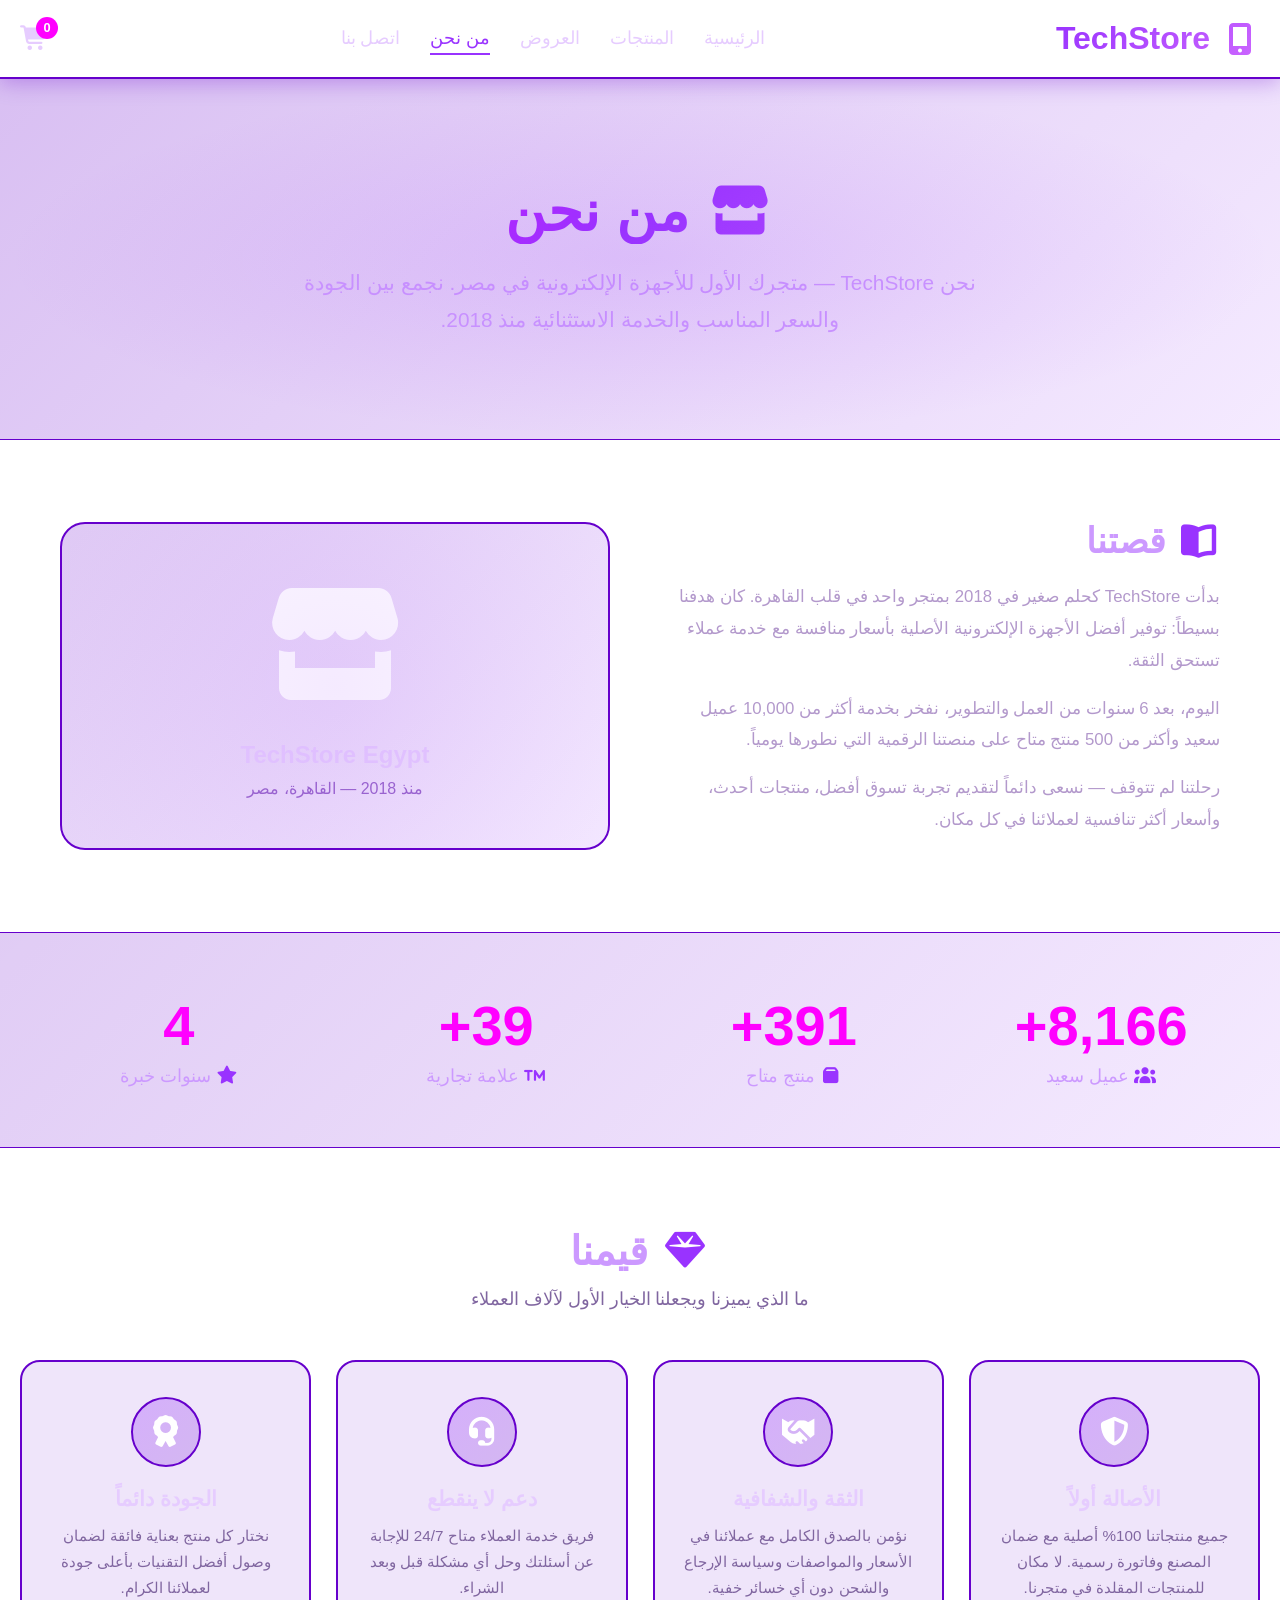
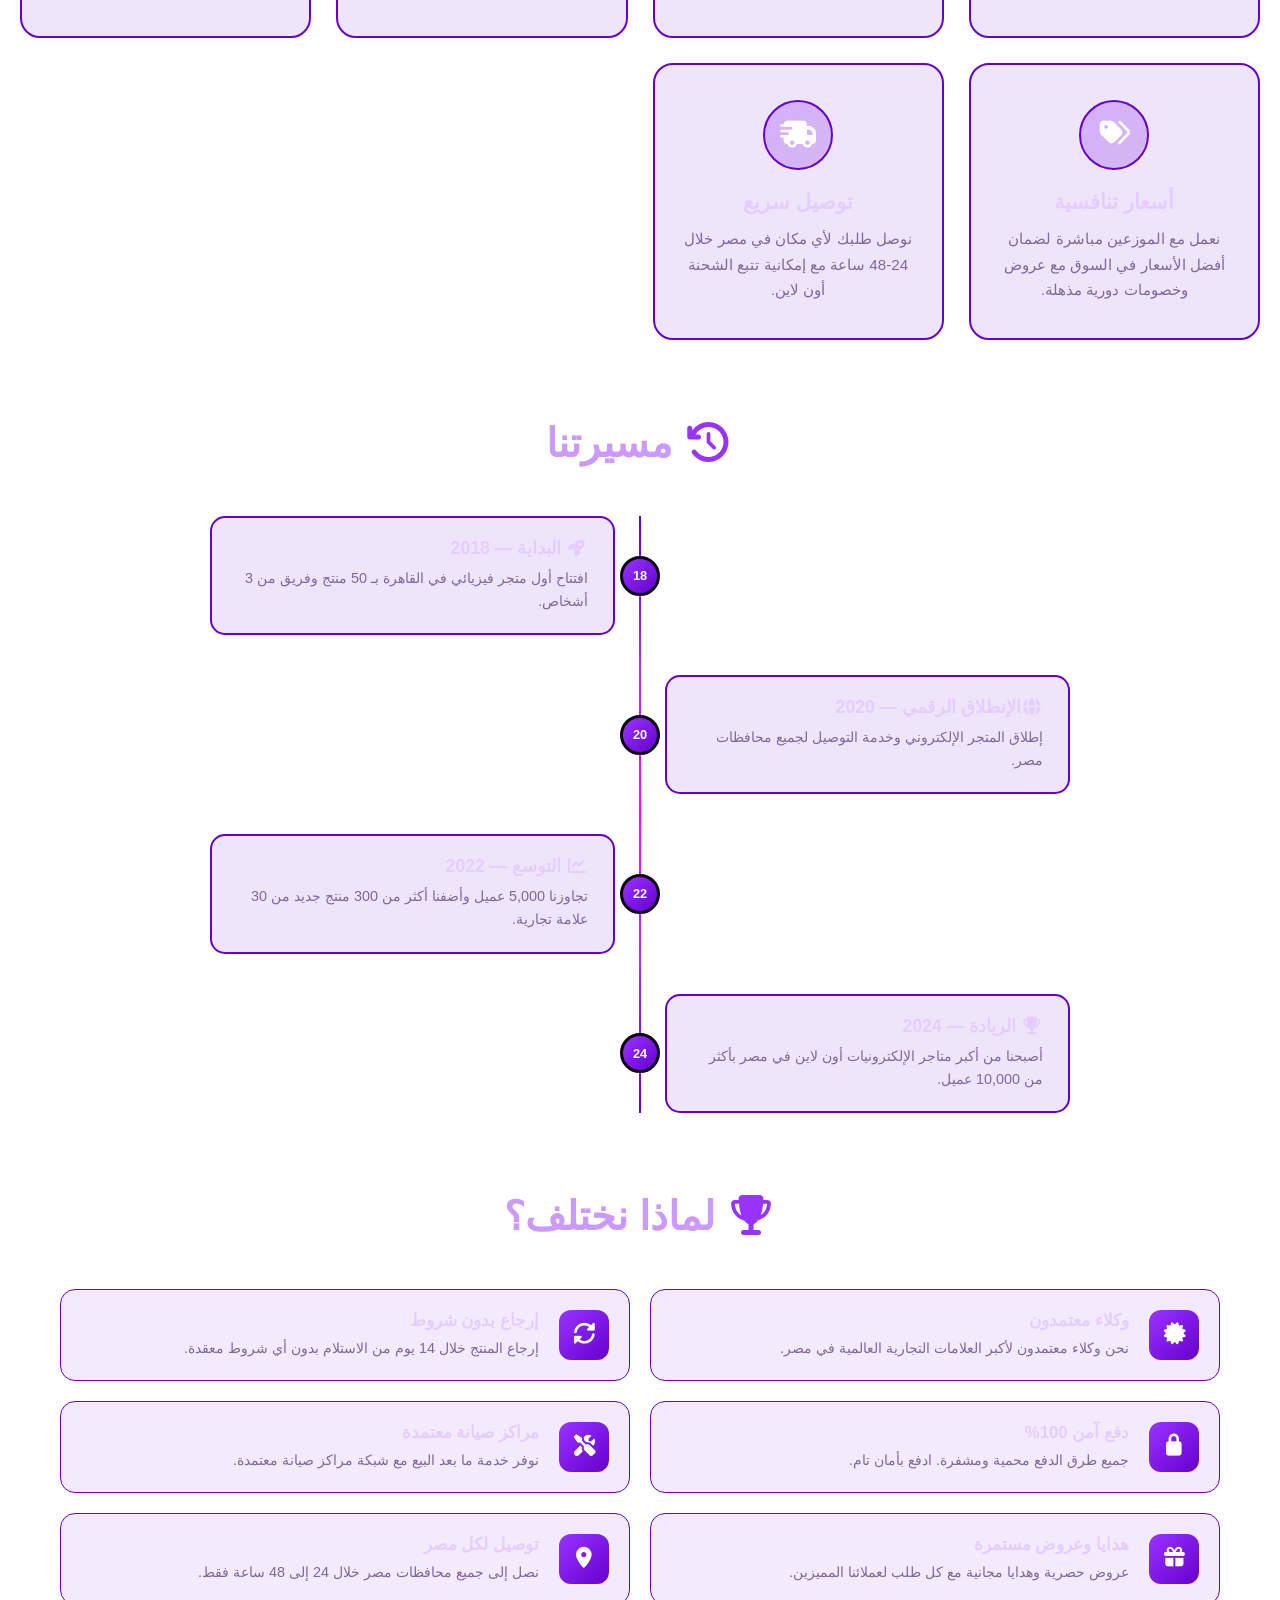
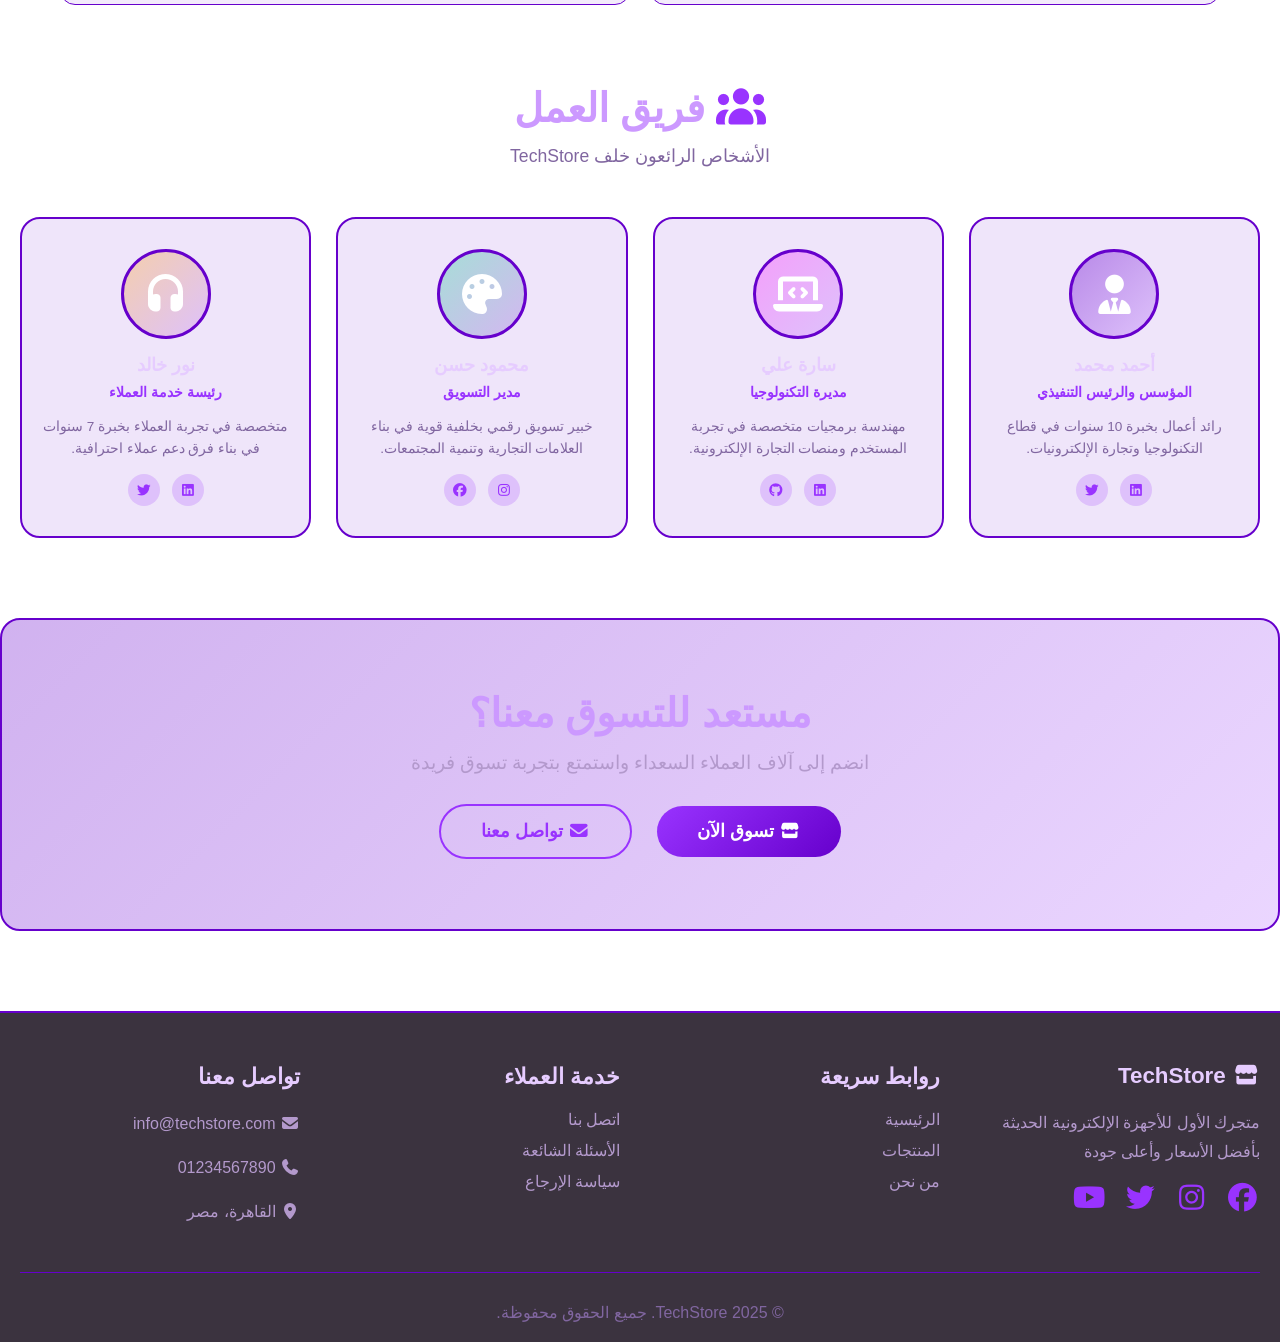
==== aboutUs.html @ 839dd661 "second" ====
<!DOCTYPE html>
<html lang="ar" dir="rtl">
<head>
    <meta charset="UTF-8">
    <meta name="viewport" content="width=device-width, initial-scale=1.0">
    <title>من نحن - TechStore</title>
  <link rel="stylesheet" href="./css/about-us.css">
  <link rel="stylesheet" href="./css/all.min.css">
</head>
<body>

<!-- Header -->
<header class="header">
    <div class="nav-container">
        <a href="homePage.html" class="logo"><i class="fas fa-mobile-alt"></i> TechStore</a>
        <ul class="nav-links">
            <li><a href="homePage.html">الرئيسية</a></li>
            <li><a href="products.html">المنتجات</a></li>
            <li><a href="products.html">العروض</a></li>
            <li><a href="about.html" class="active">من نحن</a></li>
            <li><a href="contactUs.html">اتصل بنا</a></li>
        </ul>
        <div class="nav-actions">
            <div class="cart-icon" onclick="window.location.href='cart.html'">
                <i class="fas fa-shopping-cart"></i>
                <span class="cart-count" id="cartCount">0</span>
            </div>
        </div>
    </div>
</header>

<!-- Hero -->
<section class="about-hero">
    <h1><i class="fas fa-store"></i> من نحن</h1>
    <p>نحن TechStore — متجرك الأول للأجهزة الإلكترونية في مصر. نجمع بين الجودة والسعر المناسب والخدمة الاستثنائية منذ 2018.</p>
</section>

<!-- Story -->
<section class="story">
    <div class="story-text">
        <h2><i class="fas fa-book-open" style="color:#9933ff"></i> قصتنا</h2>
        <p>بدأت TechStore كحلم صغير في 2018 بمتجر واحد في قلب القاهرة. كان هدفنا بسيطاً: توفير أفضل الأجهزة الإلكترونية الأصلية بأسعار منافسة مع خدمة عملاء تستحق الثقة.</p>
        <p>اليوم، بعد 6 سنوات من العمل والتطوير، نفخر بخدمة أكثر من 10,000 عميل سعيد وأكثر من 500 منتج متاح على منصتنا الرقمية التي نطورها يومياً.</p>
        <p>رحلتنا لم تتوقف — نسعى دائماً لتقديم تجربة تسوق أفضل، منتجات أحدث، وأسعار أكثر تنافسية لعملائنا في كل مكان.</p>
    </div>
    <div class="story-visual">
        <span class="story-icon"><i class="fa-solid fa-store"></i></span>
        <h3>TechStore Egypt</h3>
        <p>منذ 2018 — القاهرة، مصر</p>
    </div>
</section>

<!-- Stats -->
<section class="stats">
    <div class="stats-inner">
        <div class="stat-item">
            <h2 id="s1">0</h2>
            <p><i class="fas fa-users" style="color:#9933ff"></i> عميل سعيد</p>
        </div>
        <div class="stat-item">
            <h2 id="s2">0</h2>
            <p><i class="fas fa-box" style="color:#9933ff"></i> منتج متاح</p>
        </div>
        <div class="stat-item">
            <h2 id="s3">0</h2>
            <p><i class="fas fa-trademark" style="color:#9933ff"></i> علامة تجارية</p>
        </div>
        <div class="stat-item">
            <h2 id="s4">0</h2>
            <p><i class="fas fa-star" style="color:#9933ff"></i> سنوات خبرة</p>
        </div>
    </div>
</section>

<!-- Values -->
<section class="values">
    <h2><i class="fas fa-gem" style="color:#9933ff"></i> قيمنا</h2>
    <p class="subtitle">ما الذي يميزنا ويجعلنا الخيار الأول لآلاف العملاء</p>
    <div class="values-grid">
        <div class="value-card">
            <div class="value-icon"><i class="fas fa-shield-alt"></i></div>
            <h3>الأصالة أولاً</h3>
            <p>جميع منتجاتنا 100% أصلية مع ضمان المصنع وفاتورة رسمية. لا مكان للمنتجات المقلدة في متجرنا.</p>
        </div>
        <div class="value-card">
            <div class="value-icon"><i class="fas fa-handshake"></i></div>
            <h3>الثقة والشفافية</h3>
            <p>نؤمن بالصدق الكامل مع عملائنا في الأسعار والمواصفات وسياسة الإرجاع والشحن دون أي خسائر خفية.</p>
        </div>
        <div class="value-card">
            <div class="value-icon"><i class="fas fa-headset"></i></div>
            <h3>دعم لا ينقطع</h3>
            <p>فريق خدمة العملاء متاح 24/7 للإجابة عن أسئلتك وحل أي مشكلة قبل وبعد الشراء.</p>
        </div>
        <div class="value-card">
            <div class="value-icon"><i class="fas fa-award"></i></div>
            <h3>الجودة دائماً</h3>
            <p>نختار كل منتج بعناية فائقة لضمان وصول أفضل التقنيات بأعلى جودة لعملائنا الكرام.</p>
        </div>
        <div class="value-card">
            <div class="value-icon"><i class="fas fa-tags"></i></div>
            <h3>أسعار تنافسية</h3>
            <p>نعمل مع الموزعين مباشرة لضمان أفضل الأسعار في السوق مع عروض وخصومات دورية مذهلة.</p>
        </div>
        <div class="value-card">
            <div class="value-icon"><i class="fas fa-shipping-fast"></i></div>
            <h3>توصيل سريع</h3>
            <p>نوصل طلبك لأي مكان في مصر خلال 24-48 ساعة مع إمكانية تتبع الشحنة أون لاين.</p>
        </div>
    </div>
</section>

<!-- Timeline -->
<section class="timeline-section">
    <h2><i class="fas fa-history" style="color:#9933ff"></i> مسيرتنا</h2>
    <div class="timeline">
        <div class="timeline-item right">
            <div class="empty"></div>
            <div class="timeline-dot">18</div>
            <div class="timeline-content">
                <h4><i class="fa-solid fa-rocket"></i> البداية — 2018</h4>
                <p>افتتاح أول متجر فيزيائي في القاهرة بـ 50 منتج وفريق من 3 أشخاص.</p>
            </div>
        </div>
        <div class="timeline-item left">
            <div class="timeline-content">
                <h4><i class="fa-solid fa-globe"></i>الإنطلاق الرقمي — 2020</h4>
                <p>إطلاق المتجر الإلكتروني وخدمة التوصيل لجميع محافظات مصر.</p>
            </div>
            <div class="timeline-dot">20</div>
            <div class="empty"></div>
        </div>
        <div class="timeline-item right">
            <div class="empty"></div>
            <div class="timeline-dot">22</div>
            <div class="timeline-content">
                <h4><i class="fa-solid fa-chart-line"></i> التوسع — 2022</h4>
                <p>تجاوزنا 5,000 عميل وأضفنا أكثر من 300 منتج جديد من 30 علامة تجارية.</p>
            </div>
        </div>
        <div class="timeline-item left">
            <div class="timeline-content">
                <h4><i class="fa-solid fa-trophy"></i> الريادة — 2024</h4>
                <p>أصبحنا من أكبر متاجر الإلكترونيات أون لاين في مصر بأكثر من 10,000 عميل.</p>
            </div>
            <div class="timeline-dot">24</div>
            <div class="empty"></div>
        </div>
    </div>
</section>

<!-- Why Us -->
<section class="why-us">
    <h2><i class="fas fa-trophy" style="color:#9933ff"></i> لماذا نختلف؟</h2>
    <div class="why-grid">
        <div class="why-item">
            <div class="why-icon"><i class="fas fa-certificate"></i></div>
            <div class="why-text"><h4>وكلاء معتمدون</h4><p>نحن وكلاء معتمدون لأكبر العلامات التجارية العالمية في مصر.</p></div>
        </div>
        <div class="why-item">
            <div class="why-icon"><i class="fas fa-sync-alt"></i></div>
            <div class="why-text"><h4>إرجاع بدون شروط</h4><p>إرجاع المنتج خلال 14 يوم من الاستلام بدون أي شروط معقدة.</p></div>
        </div>
        <div class="why-item">
            <div class="why-icon"><i class="fas fa-lock"></i></div>
            <div class="why-text"><h4>دفع آمن 100%</h4><p>جميع طرق الدفع محمية ومشفرة. ادفع بأمان تام.</p></div>
        </div>
        <div class="why-item">
            <div class="why-icon"><i class="fas fa-tools"></i></div>
            <div class="why-text"><h4>مراكز صيانة معتمدة</h4><p>نوفر خدمة ما بعد البيع مع شبكة مراكز صيانة معتمدة.</p></div>
        </div>
        <div class="why-item">
            <div class="why-icon"><i class="fas fa-gift"></i></div>
            <div class="why-text"><h4>هدايا وعروض مستمرة</h4><p>عروض حصرية وهدايا مجانية مع كل طلب لعملائنا المميزين.</p></div>
        </div>
        <div class="why-item">
            <div class="why-icon"><i class="fas fa-map-marker-alt"></i></div>
            <div class="why-text"><h4>توصيل لكل مصر</h4><p>نصل إلى جميع محافظات مصر خلال 24 إلى 48 ساعة فقط.</p></div>
        </div>
    </div>
</section>

<!-- Team -->
<section class="team">
    <h2><i class="fas fa-users" style="color:#9933ff"></i> فريق العمل</h2>
    <p class="subtitle">الأشخاص الرائعون خلف TechStore</p>
    <div class="team-grid">
        <div class="team-card">
            <div class="team-avatar" style="background:linear-gradient(135deg,rgba(102,0,204,0.4),rgba(153,51,255,0.2))"><i class="fa-solid fa-user-tie"></i></div>
            <h3>أحمد محمد</h3>
            <p class="role">المؤسس والرئيس التنفيذي</p>
            <p>رائد أعمال بخبرة 10 سنوات في قطاع التكنولوجيا وتجارة الإلكترونيات.</p>
            <div class="team-social">
                <a href="#"><i class="fab fa-linkedin"></i></a>
                <a href="#"><i class="fab fa-twitter"></i></a>
            </div>
        </div>
        <div class="team-card">
            <div class="team-avatar" style="background:linear-gradient(135deg,rgba(255,0,255,0.3),rgba(153,51,255,0.2))"><i class="fas fa-laptop-code"></i></div>
            <h3>سارة علي</h3>
            <p class="role">مديرة التكنولوجيا</p>
            <p>مهندسة برمجيات متخصصة في تجربة المستخدم ومنصات التجارة الإلكترونية.</p>
            <div class="team-social">
                <a href="#"><i class="fab fa-linkedin"></i></a>
                <a href="#"><i class="fab fa-github"></i></a>
            </div>
        </div>
        <div class="team-card">
            <div class="team-avatar" style="background:linear-gradient(135deg,rgba(0,204,136,0.3),rgba(102,0,204,0.2))"><i class="fas fa-palette"></i></div>
            <h3>محمود حسن</h3>
            <p class="role">مدير التسويق</p>
            <p>خبير تسويق رقمي بخلفية قوية في بناء العلامات التجارية وتنمية المجتمعات.</p>
            <div class="team-social">
                <a href="#"><i class="fab fa-instagram"></i></a>
                <a href="#"><i class="fab fa-facebook"></i></a>
            </div>
        </div>
        <div class="team-card">
            <div class="team-avatar" style="background:linear-gradient(135deg,rgba(255,153,0,0.3),rgba(153,51,255,0.2))"><i class="fas fa-headphones"></i></div>
            <h3>نور خالد</h3>
            <p class="role">رئيسة خدمة العملاء</p>
            <p>متخصصة في تجربة العملاء بخبرة 7 سنوات في بناء فرق دعم عملاء احترافية.</p>
            <div class="team-social">
                <a href="#"><i class="fab fa-linkedin"></i></a>
                <a href="#"><i class="fab fa-twitter"></i></a>
            </div>
        </div>
    </div>
</section>

<!-- CTA -->
<section class="cta">
    <h2>مستعد للتسوق معنا؟</h2>
    <p>انضم إلى آلاف العملاء السعداء واستمتع بتجربة تسوق فريدة</p>
    <a href="products.html" class="btn-primary"><i class="fas fa-store"></i> تسوق الآن</a>
    <a href="contactUs.html" class="btn-outline"><i class="fas fa-envelope"></i> تواصل معنا</a>
</section>

<!-- Footer -->
<footer class="footer">
    <div class="footer-container">
        <div class="footer-section">
            <h3><i class="fas fa-store"></i> TechStore</h3>
            <p>متجرك الأول للأجهزة الإلكترونية الحديثة بأفضل الأسعار وأعلى جودة</p>
            <div class="social-links">
                <a href="#"><i class="fab fa-facebook"></i></a>
                <a href="#"><i class="fab fa-instagram"></i></a>
                <a href="#"><i class="fab fa-twitter"></i></a>
                <a href="#"><i class="fab fa-youtube"></i></a>
            </div>
        </div>
        <div class="footer-section">
            <h3>روابط سريعة</h3>
            <ul><li><a href="index.html">الرئيسية</a></li><li><a href="products.html">المنتجات</a></li><li><a href="about.html">من نحن</a></li></ul>
        </div>
        <div class="footer-section">
            <h3>خدمة العملاء</h3>
            <ul><li><a href="contact.html">اتصل بنا</a></li><li><a href="#">الأسئلة الشائعة</a></li><li><a href="#">سياسة الإرجاع</a></li></ul>
        </div>
        <div class="footer-section">
            <h3>تواصل معنا</h3>
            <p><i class="fas fa-envelope"></i> info@techstore.com</p>
            <p><i class="fas fa-phone"></i> 01234567890</p>
            <p><i class="fas fa-map-marker-alt"></i> القاهرة، مصر</p>
        </div>
    </div>
    <div class="footer-bottom"><p>© 2025 TechStore. جميع الحقوق محفوظة.</p></div>
</footer>

<script src="./js/about-us.js">

</script>
</body>
</html>
---- css/about-us.css ----
* {
            margin: 0;
            padding: 0;
            box-sizing: border-box;
        }

        body {
            font-family: 'Segoe UI', Tahoma, Geneva, Verdana, sans-serif;
            /* background: #0a0010; */
            color: white;
            min-height: 100vh;
        }

        /* Header */
        .header {
            backdrop-filter: blur(10px);
            /* background: rgba(10, 0, 16, 0.95); */
            padding: 20px 0;
            position: sticky;
            top: 0;
            z-index: 1000;
            border-bottom: 2px solid #6600cc;
            box-shadow: 0 4px 20px rgba(102, 0, 204, 0.3);
        }

        .nav-container {
            max-width: 1400px;
            margin: 0 auto;
            padding: 0 20px;
            display: flex;
            justify-content: space-between;
            align-items: center;
            flex-wrap: wrap;
            gap: 20px;
        }

        .logo {
            font-size: 2rem;
            font-weight: bold;
            background: linear-gradient(135deg, #9933ff, #cc66ff);
            -webkit-background-clip: text;
            -webkit-text-fill-color: transparent;
            background-clip: text;
            display: flex;
            align-items: center;
            gap: 10px;
            text-decoration: none;
        }

        .nav-links {
            display: flex;
            gap: 30px;
            list-style: none;
        }

        .nav-links a {
            color: #e6ccff;
            text-decoration: none;
            font-size: 1.1rem;
            transition: all 0.3s;
            padding: 5px 0;
            border-bottom: 2px solid transparent;
        }

        .nav-links a:hover,
        .nav-links a.active {
            color: #9933ff;
            border-bottom-color: #9933ff;
        }

        .nav-actions {
            display: flex;
            gap: 20px;
            align-items: center;
        }

        .cart-icon {
            position: relative;
            cursor: pointer;
            font-size: 1.5rem;
            transition: transform 0.3s;
            color: #e6ccff;
        }

        .cart-icon:hover {
            transform: scale(1.1);
        }

        .cart-count {
            position: absolute;
            top: -8px;
            right: -8px;
            background: #ff00ff;
            color: white;
            border-radius: 50%;
            width: 22px;
            height: 22px;
            display: flex;
            align-items: center;
            justify-content: center;
            font-size: 0.8rem;
            font-weight: bold;
        }

        /* Hero */
        .about-hero {
            background: linear-gradient(135deg, rgba(102, 0, 204, 0.25), rgba(153, 51, 255, 0.1));
            padding: 100px 20px;
            text-align: center;
            position: relative;
            overflow: hidden;
            border-bottom: 1px solid #6600cc;
        }

        .about-hero::before {
            content: '';
            position: absolute;
            inset: 0;
            background: radial-gradient(ellipse at 50% 50%, rgba(153, 51, 255, 0.15) 0%, transparent 70%);
            pointer-events: none;
        }

        .about-hero h1 {
            font-size: 3.5rem;
            background: linear-gradient(135deg, #ff00ff, #9933ff, #cc66ff);
            -webkit-background-clip: text;
            -webkit-text-fill-color: transparent;
            background-clip: text;
            margin-bottom: 20px;
            animation: fadeDown .8s ease;
        }

        .about-hero p {
            font-size: 1.3rem;
            color: #cc99ff;
            max-width: 700px;
            margin: 0 auto;
            line-height: 1.8;
            animation: fadeUp .8s ease;
        }

        @keyframes fadeDown {
            from {
                opacity: 0;
                transform: translateY(-20px)
            }

            to {
                opacity: 1;
                transform: translateY(0)
            }
        }

        @keyframes fadeUp {
            from {
                opacity: 0;
                transform: translateY(20px)
            }

            to {
                opacity: 1;
                transform: translateY(0)
            }
        }

        /* Story */
        .story {
            max-width: 1200px;
            margin: 80px auto;
            padding: 0 20px;
            display: grid;
            grid-template-columns: 1fr 1fr;
            gap: 60px;
            align-items: center;
        }

        .story-text h2 {
            font-size: 2.2rem;
            color: #cc99ff;
            margin-bottom: 20px;
        }

        .story-text p {
            color: #b399cc;
            line-height: 1.9;
            font-size: 1.05rem;
            margin-bottom: 16px;
        }

        .story-visual {
            background: linear-gradient(135deg, rgba(102, 0, 204, 0.2), rgba(153, 51, 255, 0.1));
            border: 2px solid #6600cc;
            border-radius: 25px;
            padding: 50px;
            text-align: center;
            position: relative;
            overflow: hidden;
        }

        .story-visual::before {
            content: '';
            position: absolute;
            top: -50%;
            left: -50%;
            width: 200%;
            height: 200%;
            background: radial-gradient(circle, rgba(153, 51, 255, 0.1) 0%, transparent 60%);
            animation: pulse 4s ease-in-out infinite;
        }

        @keyframes pulse {

            0%,
            100% {
                transform: scale(1)
            }

            50% {
                transform: scale(1.05)
            }
        }

        .story-icon {
            font-size: 8rem;
            display: block;
            margin-bottom: 20px;
        }

        .story-visual h3 {
            font-size: 1.5rem;
            color: #e6ccff;
            margin-bottom: 10px;
        }

        .story-visual p {
            color: #9966cc;
            font-size: 1rem;
        }

        /* Values */
        .values {
            max-width: 1400px;
            margin: 80px auto;
            padding: 0 20px;
        }

        .values h2 {
            font-size: 2.5rem;
            text-align: center;
            color: #cc99ff;
            margin-bottom: 15px;
        }

        .values .subtitle {
            text-align: center;
            color: #8066a0;
            font-size: 1.1rem;
            margin-bottom: 50px;
        }

        .values-grid {
            display: grid;
            grid-template-columns: repeat(auto-fit, minmax(280px, 1fr));
            gap: 25px;
        }

        .value-card {
            background: rgba(102, 0, 204, 0.1);
            border: 2px solid #6600cc;
            border-radius: 20px;
            padding: 35px 25px;
            text-align: center;
            transition: all 0.3s;
            position: relative;
            overflow: hidden;
        }

        .value-card::before {
            content: '';
            position: absolute;
            bottom: 0;
            left: 0;
            width: 100%;
            height: 3px;
            background: linear-gradient(135deg, #9933ff, #ff00ff);
            transform: scaleX(0);
            transition: transform 0.3s;
            transform-origin: right;
        }

        .value-card:hover::before {
            transform: scaleX(1);
            transform-origin: left;
        }

        .value-card:hover {
            border-color: #9933ff;
            transform: translateY(-8px);
            box-shadow: 0 15px 40px rgba(153, 51, 255, 0.3);
        }

        .value-icon {
            width: 70px;
            height: 70px;
            background: linear-gradient(135deg, rgba(153, 51, 255, 0.3), rgba(102, 0, 204, 0.2));
            border-radius: 50%;
            display: flex;
            align-items: center;
            justify-content: center;
            margin: 0 auto 20px;
            font-size: 1.8rem;
            border: 2px solid #6600cc;
        }

        .value-card h3 {
            font-size: 1.3rem;
            color: #e6ccff;
            margin-bottom: 12px;
        }

        .value-card p {
            color: #8066a0;
            line-height: 1.7;
            font-size: 0.95rem;
        }

        /* Timeline */
        .timeline-section {
            max-width: 900px;
            margin: 80px auto;
            padding: 0 20px;
        }

        .timeline-section h2 {
            font-size: 2.5rem;
            text-align: center;
            color: #cc99ff;
            margin-bottom: 50px;
        }

        .timeline {
            position: relative;
        }

        .timeline::before {
            content: '';
            position: absolute;
            right: 50%;
            top: 0;
            bottom: 0;
            width: 2px;
            background: linear-gradient(to bottom, #6600cc, #9933ff, #ff00ff, #9933ff, #6600cc);
            transform: translateX(50%);
        }

        .timeline-item {
            display: grid;
            grid-template-columns: 1fr 50px 1fr;
            gap: 0;
            margin-bottom: 40px;
            align-items: center;
        }

        .timeline-content {
            background: rgba(102, 0, 204, 0.1);
            border: 2px solid #6600cc;
            border-radius: 15px;
            padding: 20px 25px;
            transition: all 0.3s;
        }

        .timeline-content:hover {
            border-color: #9933ff;
            box-shadow: 0 8px 25px rgba(153, 51, 255, 0.25);
        }

        .timeline-content h4 {
            color: #e6ccff;
            font-size: 1.1rem;
            margin-bottom: 8px;
        }

        .timeline-content p {
            color: #8066a0;
            font-size: 0.9rem;
            line-height: 1.6;
        }

        .timeline-item.right .timeline-content {
            grid-column: 3;
        }

        .timeline-item.left .timeline-content {
            grid-column: 1;
        }

        .timeline-item.right .empty {
            grid-column: 1;
        }

        .timeline-item.left .empty {
            grid-column: 3;
        }

        .timeline-dot {
            grid-column: 2;
            width: 40px;
            height: 40px;
            background: linear-gradient(135deg, #9933ff, #6600cc);
            border-radius: 50%;
            display: flex;
            align-items: center;
            justify-content: center;
            color: white;
            font-size: 0.8rem;
            font-weight: bold;
            border: 3px solid #0a0010;
            z-index: 1;
            margin: 0 auto;
            flex-shrink: 0;
        }

        /* Team */
        .team {
            max-width: 1400px;
            margin: 80px auto;
            padding: 0 20px;
        }

        .team h2 {
            font-size: 2.5rem;
            text-align: center;
            color: #cc99ff;
            margin-bottom: 15px;
        }

        .team .subtitle {
            text-align: center;
            color: #8066a0;
            font-size: 1.1rem;
            margin-bottom: 50px;
        }

        .team-grid {
            display: grid;
            grid-template-columns: repeat(auto-fit, minmax(240px, 1fr));
            gap: 25px;
        }

        .team-card {
            background: rgba(102, 0, 204, 0.1);
            border: 2px solid #6600cc;
            border-radius: 20px;
            padding: 30px 20px;
            text-align: center;
            transition: all 0.3s;
        }

        .team-card:hover {
            border-color: #9933ff;
            transform: translateY(-8px);
            box-shadow: 0 15px 40px rgba(153, 51, 255, 0.3);
        }

        .team-avatar {
            width: 90px;
            height: 90px;
            border-radius: 50%;
            margin: 0 auto 15px;
            display: flex;
            align-items: center;
            justify-content: center;
            font-size: 2.5rem;
            border: 3px solid #6600cc;
        }

        .team-card h3 {
            font-size: 1.15rem;
            color: #e6ccff;
            margin-bottom: 5px;
        }

        .team-card .role {
            color: #9933ff;
            font-size: 0.9rem;
            margin-bottom: 12px;
            font-weight: 600;
        }

        .team-card p {
            color: #8066a0;
            font-size: 0.85rem;
            line-height: 1.6;
            margin-bottom: 15px;
        }

        .team-social {
            display: flex;
            justify-content: center;
            gap: 12px;
        }

        .team-social a {
            width: 32px;
            height: 32px;
            background: rgba(153, 51, 255, 0.2);
            border-radius: 50%;
            display: flex;
            align-items: center;
            justify-content: center;
            color: #9933ff;
            font-size: 0.85rem;
            text-decoration: none;
            transition: all 0.3s;
        }

        .team-social a:hover {
            background: #9933ff;
            color: white;
            transform: scale(1.15);
        }

        /* Stats */
        .stats {
            background: linear-gradient(135deg, rgba(102, 0, 204, 0.2), rgba(153, 51, 255, 0.1));
            border-top: 1px solid #6600cc;
            border-bottom: 1px solid #6600cc;
            padding: 60px 20px;
            margin: 80px 0;
        }

        .stats-inner {
            max-width: 1200px;
            margin: 0 auto;
            display: grid;
            grid-template-columns: repeat(auto-fit, minmax(200px, 1fr));
            gap: 30px;
            text-align: center;
        }

        .stat-item h2 {
            font-size: 3.5rem;
            font-weight: bold;
            color: #ff00ff;
            margin-bottom: 8px;
        }

        .stat-item p {
            color: #cc99ff;
            font-size: 1.1rem;
        }

        /* Why Us */
        .why-us {
            max-width: 1200px;
            margin: 80px auto;
            padding: 0 20px;
        }

        .why-us h2 {
            font-size: 2.5rem;
            text-align: center;
            color: #cc99ff;
            margin-bottom: 50px;
        }

        .why-grid {
            display: grid;
            grid-template-columns: 1fr 1fr;
            gap: 20px;
        }

        .why-item {
            display: flex;
            gap: 20px;
            align-items: flex-start;
            background: rgba(102, 0, 204, 0.08);
            border: 1px solid #6600cc;
            border-radius: 15px;
            padding: 20px;
            transition: all 0.3s;
        }

        .why-item:hover {
            border-color: #9933ff;
            background: rgba(102, 0, 204, 0.15);
        }

        .why-icon {
            width: 50px;
            height: 50px;
            flex-shrink: 0;
            background: linear-gradient(135deg, #9933ff, #6600cc);
            border-radius: 12px;
            display: flex;
            align-items: center;
            justify-content: center;
            font-size: 1.3rem;
        }

        .why-text h4 {
            color: #e6ccff;
            font-size: 1.05rem;
            margin-bottom: 6px;
        }

        .why-text p {
            color: #8066a0;
            font-size: 0.9rem;
            line-height: 1.6;
        }

        /* CTA */
        .cta {
            max-width: 1400px;
            margin: 80px auto;
            padding: 70px 20px;
            text-align: center;
            background: linear-gradient(135deg, rgba(102, 0, 204, 0.3), rgba(153, 51, 255, 0.2));
            border-radius: 20px;
            border: 2px solid #6600cc;
        }

        .cta h2 {
            font-size: 2.5rem;
            color: #cc99ff;
            margin-bottom: 15px;
        }

        .cta p {
            font-size: 1.2rem;
            color: #b399cc;
            margin-bottom: 30px;
        }

        .btn-primary {
            padding: 15px 40px;
            background: linear-gradient(135deg, #9933ff, #6600cc);
            border: none;
            border-radius: 30px;
            color: white;
            font-size: 1.1rem;
            font-weight: bold;
            cursor: pointer;
            transition: all 0.3s;
            text-decoration: none;
            display: inline-block;
            margin: 0 10px;
        }

        .btn-primary:hover {
            transform: translateY(-3px);
            box-shadow: 0 10px 30px rgba(153, 51, 255, 0.5);
        }

        .btn-outline {
            padding: 15px 40px;
            background: transparent;
            border: 2px solid #9933ff;
            border-radius: 30px;
            color: #9933ff;
            font-size: 1.1rem;
            font-weight: bold;
            cursor: pointer;
            transition: all 0.3s;
            text-decoration: none;
            display: inline-block;
            margin: 0 10px;
        }

        .btn-outline:hover {
            background: rgba(153, 51, 255, 0.15);
            transform: translateY(-3px);
        }

        /* Footer */
        .footer {
            border-top: 2px solid #6600cc;
            padding: 50px 20px 20px;
            background: rgba(10, 0, 16, 0.8);
        }

        .footer-container {
            max-width: 1400px;
            margin: 0 auto;
            display: grid;
            grid-template-columns: repeat(auto-fit, minmax(250px, 1fr));
            gap: 40px;
            margin-bottom: 30px;
        }

        .footer-section h3 {
            color: #e6ccff;
            margin-bottom: 20px;
            font-size: 1.4rem;
        }

        .footer-section p {
            color: #b399cc;
            line-height: 1.8;
            margin-bottom: 15px;
        }

        .footer-section ul {
            list-style: none;
        }

        .footer-section ul li {
            margin-bottom: 12px;
        }

        .footer-section a {
            color: #b399cc;
            text-decoration: none;
            transition: color 0.3s;
        }

        .footer-section a:hover {
            color: #9933ff;
        }

        .social-links {
            display: flex;
            gap: 15px;
            font-size: 1.8rem;
        }

        .social-links a {
            color: #9933ff;
            transition: transform 0.3s;
        }

        .social-links a:hover {
            transform: scale(1.2);
        }

        .footer-bottom {
            text-align: center;
            padding-top: 30px;
            border-top: 1px solid #6600cc;
            color: #8066a0;
        }

        @media(max-width:900px) {
            .story {
                grid-template-columns: 1fr;
            }

            .why-grid {
                grid-template-columns: 1fr;
            }

            .timeline::before {
                right: 20px;
            }

            .timeline-item {
                grid-template-columns: 1fr 40px;
            }

            .timeline-item.right .empty,
            .timeline-item.left .empty {
                display: none;
            }

            .timeline-item.left .timeline-content {
                grid-column: 1;
            }

            .timeline-item.right .timeline-content {
                grid-column: 1;
            }

            .nav-links {
                display: none;
            }
        }

        @media(max-width:600px) {
            .about-hero h1 {
                font-size: 2.2rem;
            }
        }
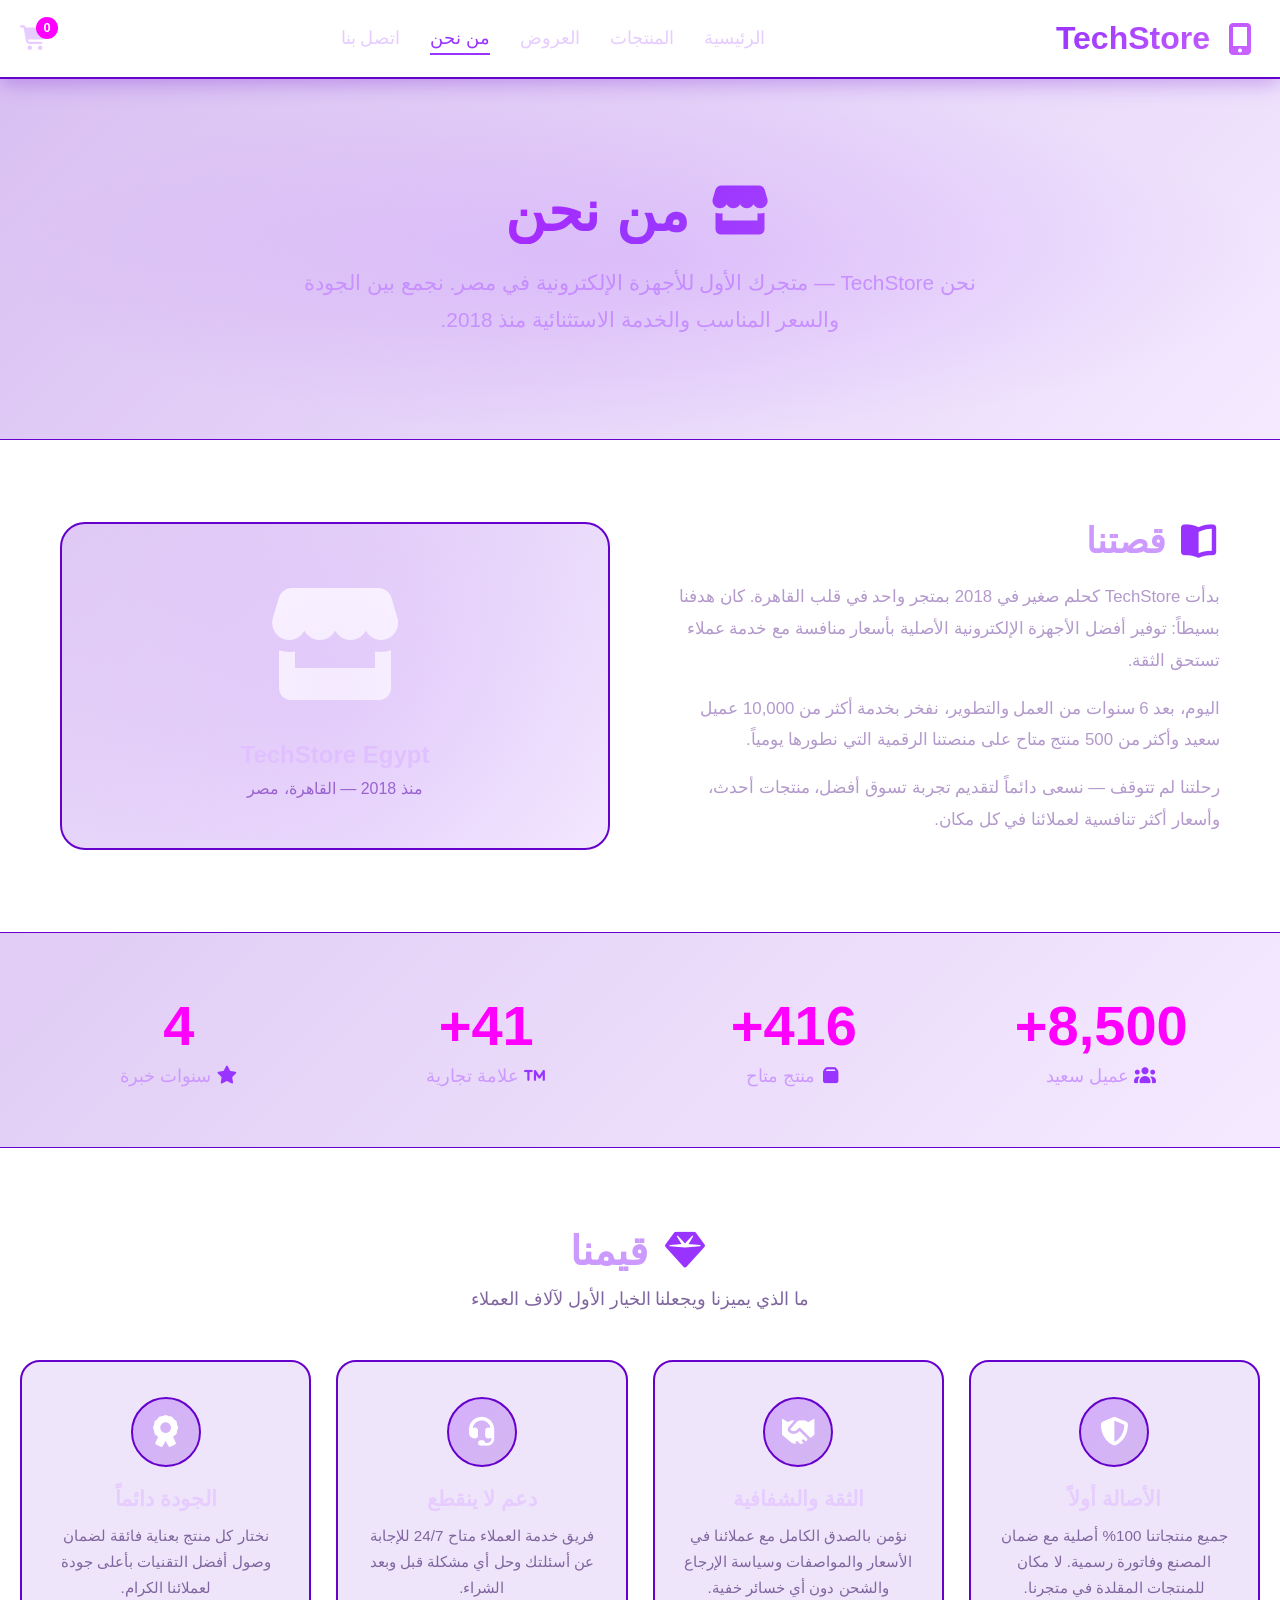
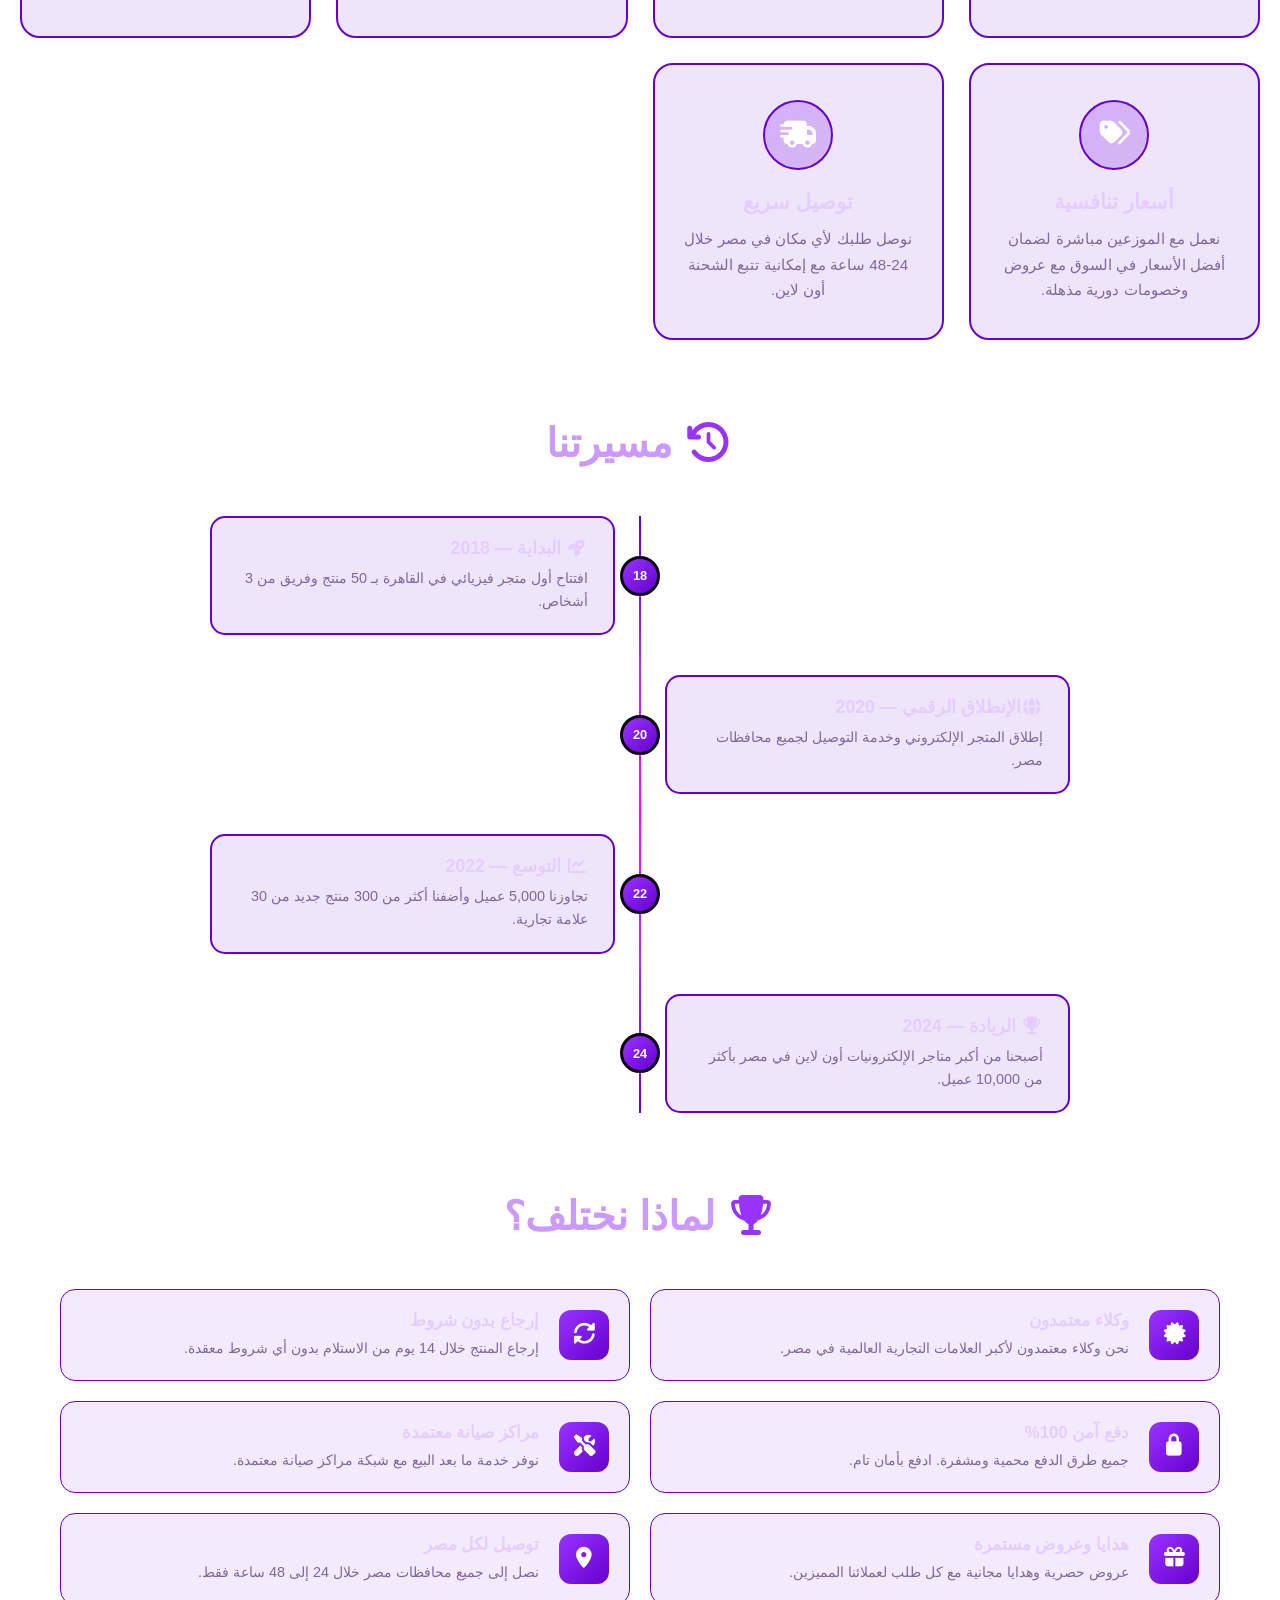
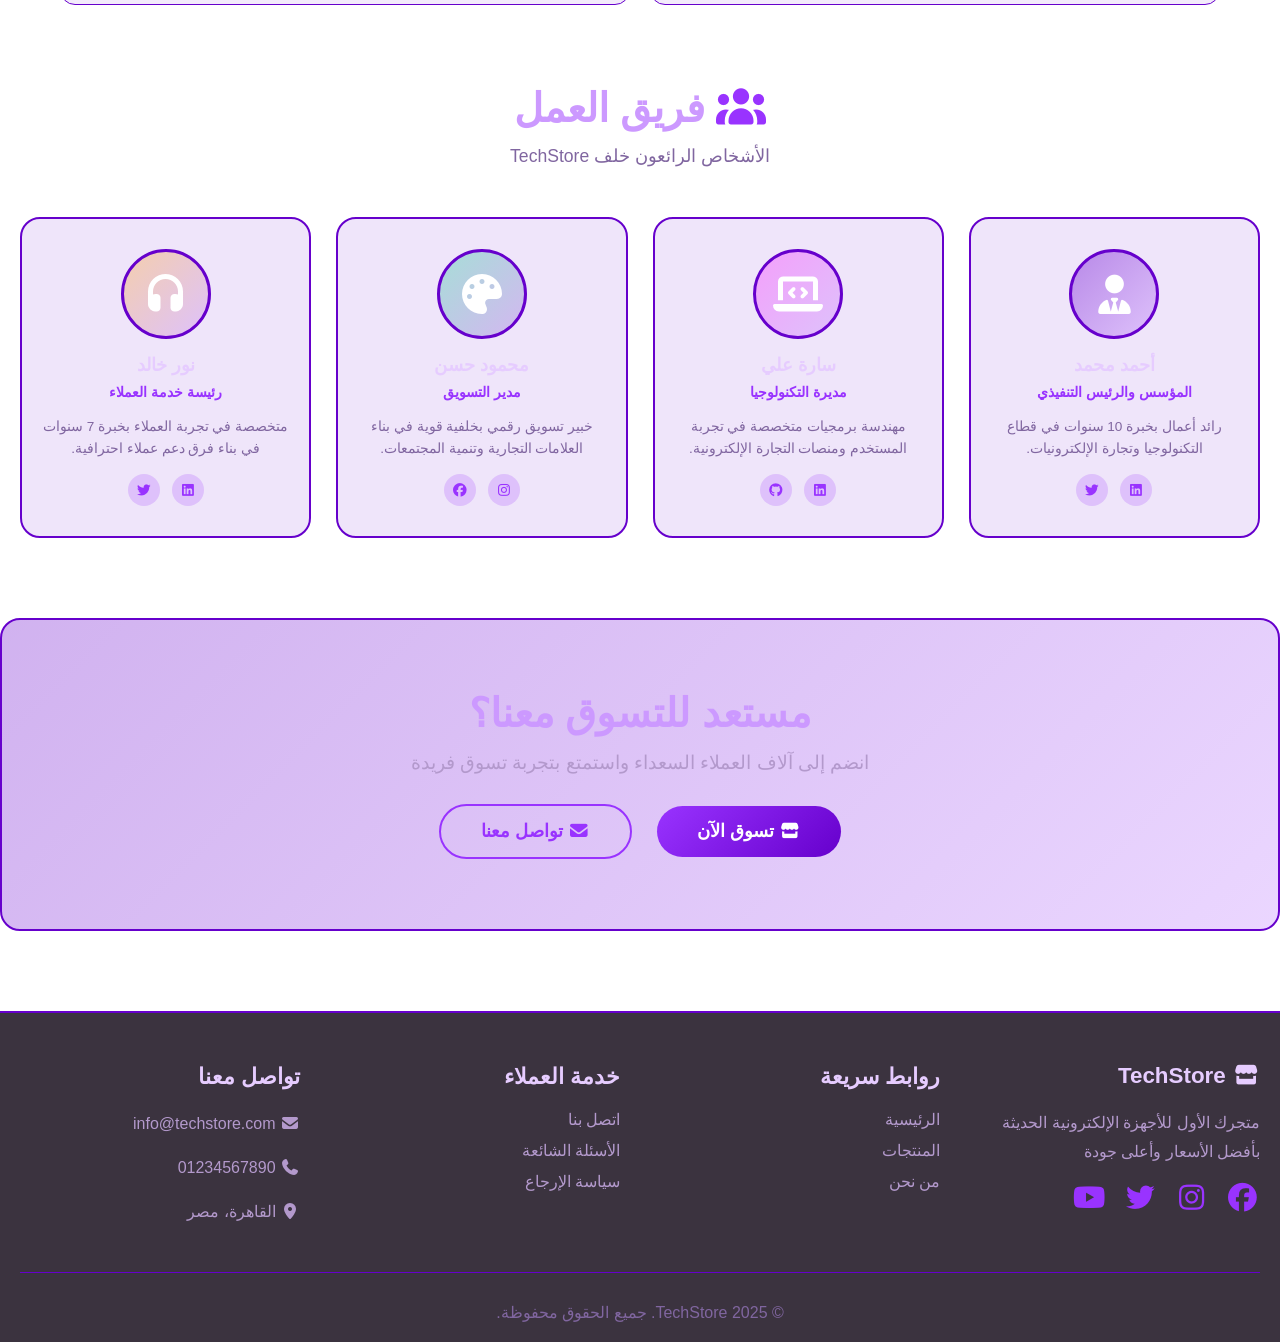
==== commit 31bc0e78: "second3" ====
--- a/aboutUs.html
+++ b/aboutUs.html
@@ -12,9 +12,9 @@
 <!-- Header -->
 <header class="header">
     <div class="nav-container">
-        <a href="homePage.html" class="logo"><i class="fas fa-mobile-alt"></i> TechStore</a>
+        <a href="index.html" class="logo"><i class="fas fa-mobile-alt"></i> TechStore</a>
         <ul class="nav-links">
-            <li><a href="homePage.html">الرئيسية</a></li>
+            <li><a href="index.html">الرئيسية</a></li>
             <li><a href="products.html">المنتجات</a></li>
             <li><a href="products.html">العروض</a></li>
             <li><a href="about.html" class="active">من نحن</a></li>
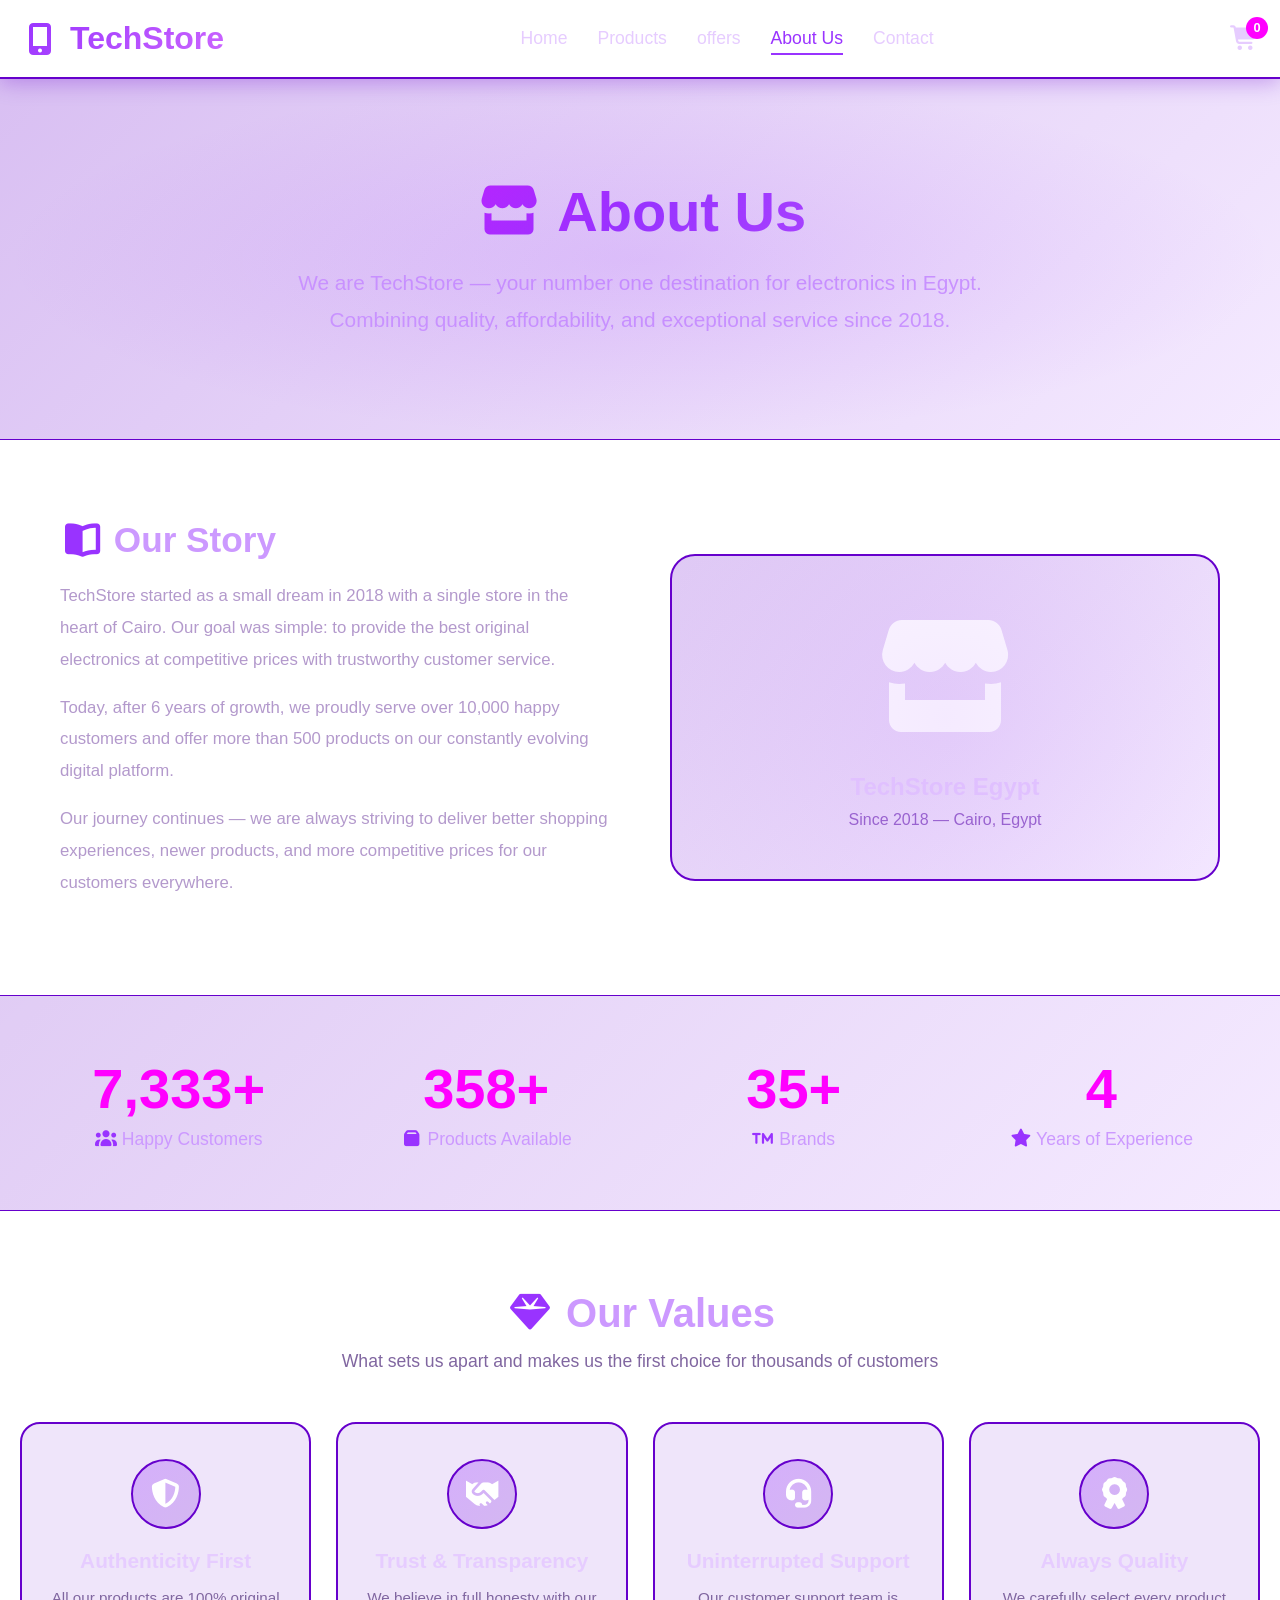
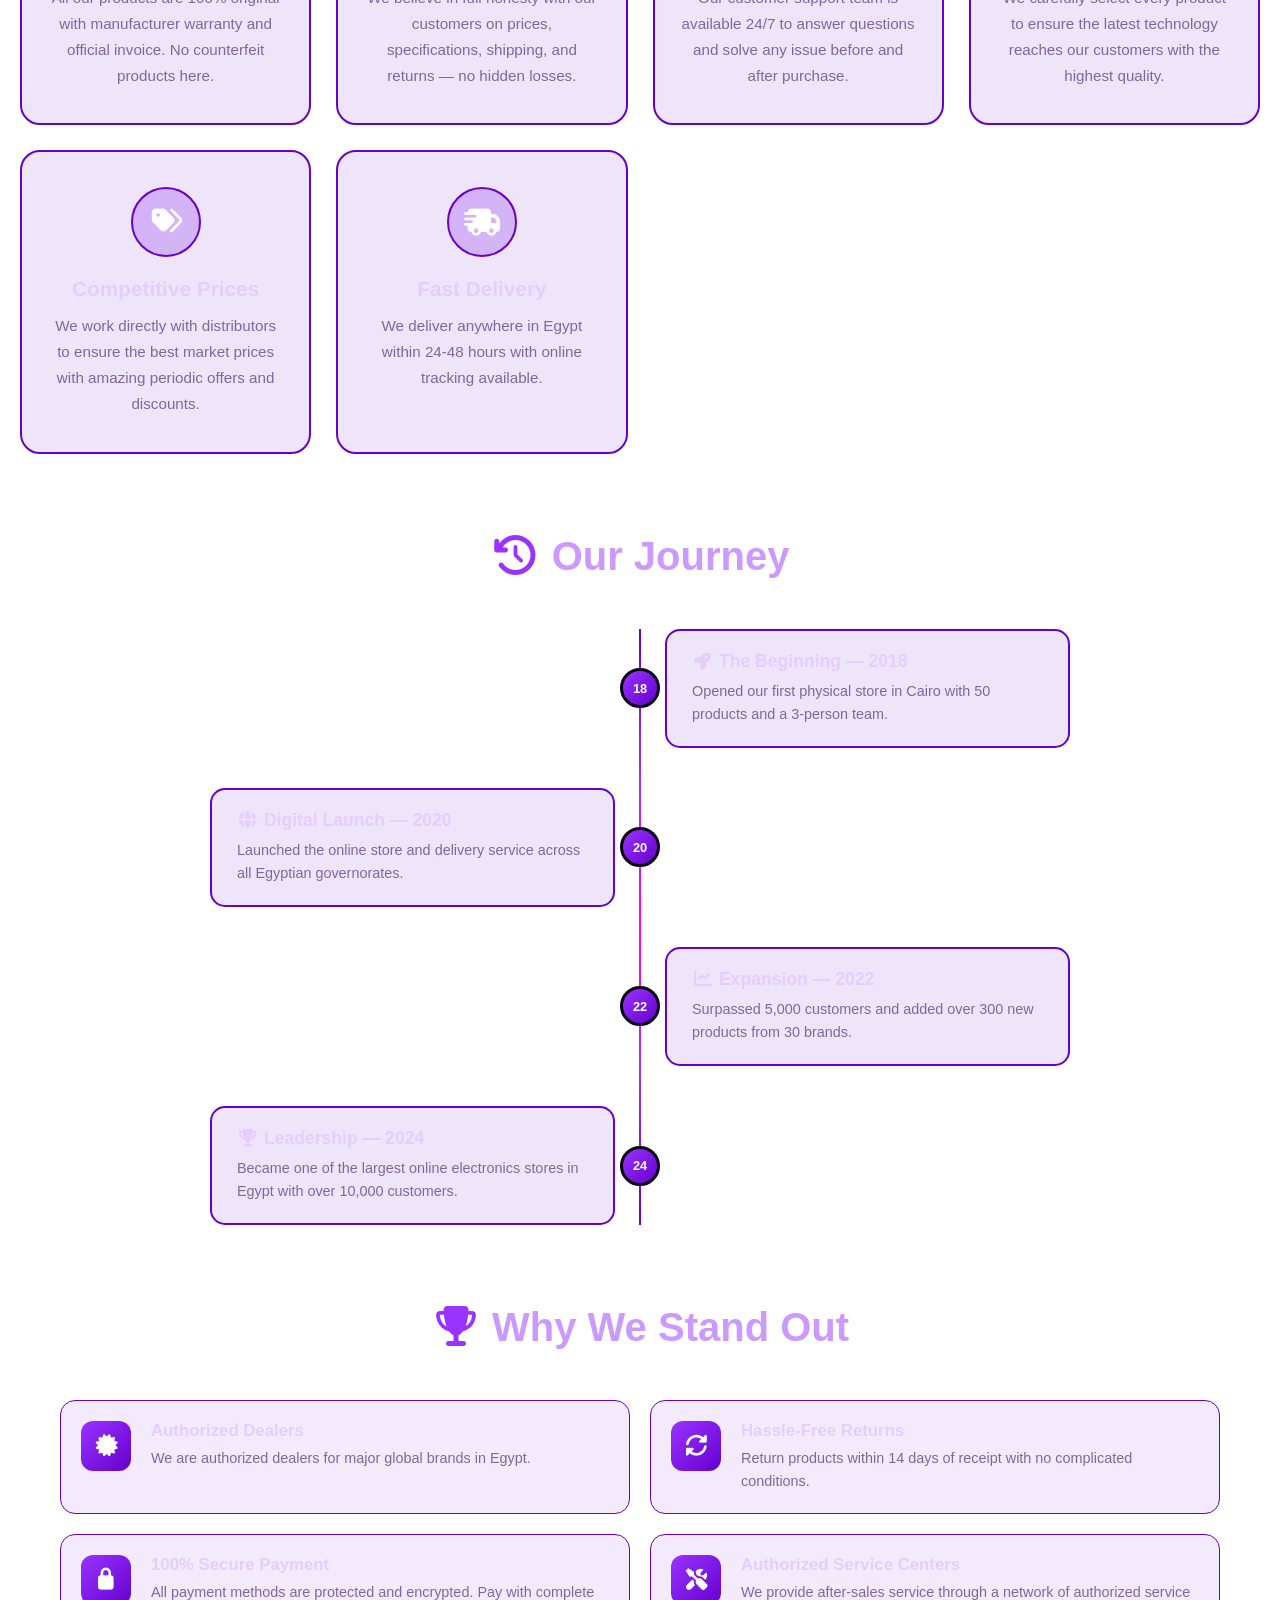
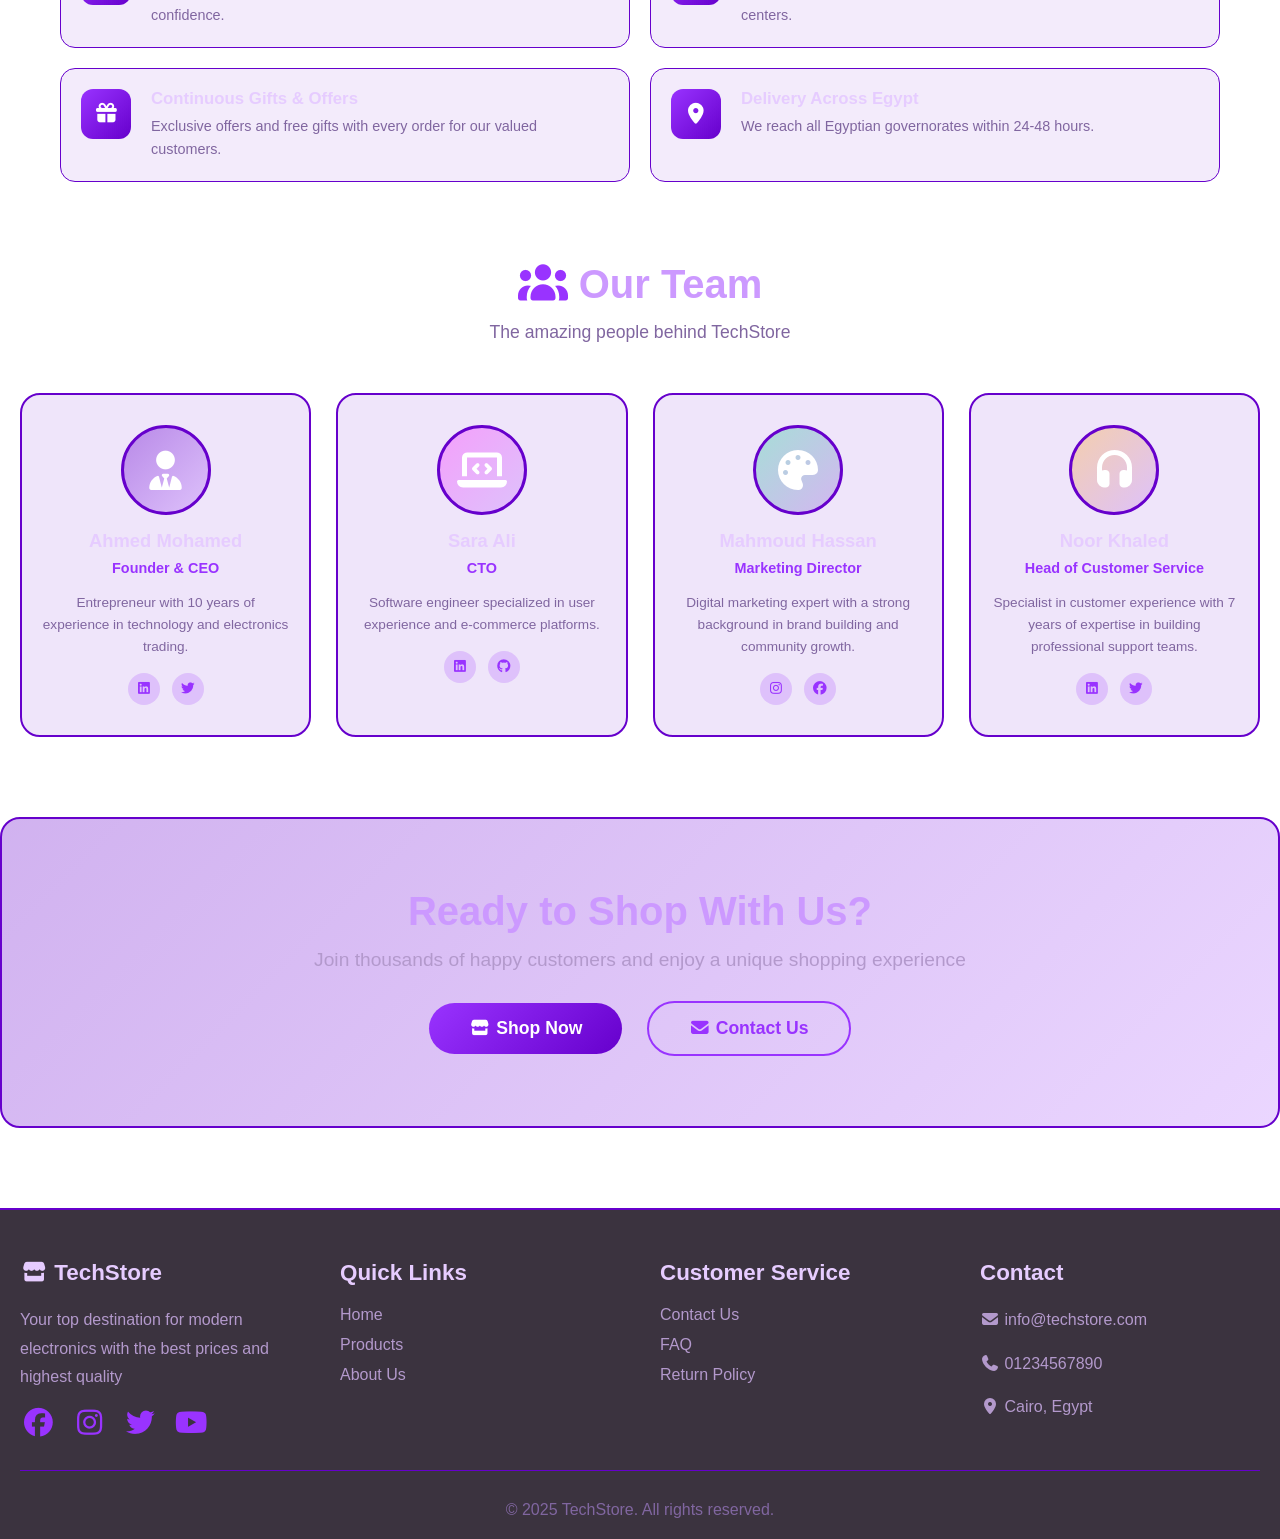
==== commit 17d28fe5: "third" ====
--- a/aboutUs.html
+++ b/aboutUs.html
@@ -1,11 +1,11 @@
 <!DOCTYPE html>
-<html lang="ar" dir="rtl">
+<html lang="en" dir="ltr">
 <head>
     <meta charset="UTF-8">
     <meta name="viewport" content="width=device-width, initial-scale=1.0">
-    <title>من نحن - TechStore</title>
-  <link rel="stylesheet" href="./css/about-us.css">
-  <link rel="stylesheet" href="./css/all.min.css">
+    <title>About Us - TechStore</title>
+    <link rel="stylesheet" href="./css/about-us.css">
+    <link rel="stylesheet" href="./css/all.min.css">
 </head>
 <body>
 
@@ -14,11 +14,11 @@
     <div class="nav-container">
         <a href="index.html" class="logo"><i class="fas fa-mobile-alt"></i> TechStore</a>
         <ul class="nav-links">
-            <li><a href="index.html">الرئيسية</a></li>
-            <li><a href="products.html">المنتجات</a></li>
-            <li><a href="products.html">العروض</a></li>
-            <li><a href="about.html" class="active">من نحن</a></li>
-            <li><a href="contactUs.html">اتصل بنا</a></li>
+            <li><a href="index.html">Home</a></li>
+            <li><a href="products.html">Products</a></li>
+            <li><a href="products.html">offers</a></li>
+            <li><a href="about.html" class="active">About Us</a></li>
+            <li><a href="contactUs.html">Contact</a></li>
         </ul>
         <div class="nav-actions">
             <div class="cart-icon" onclick="window.location.href='cart.html'">
@@ -31,22 +31,22 @@
 
 <!-- Hero -->
 <section class="about-hero">
-    <h1><i class="fas fa-store"></i> من نحن</h1>
-    <p>نحن TechStore — متجرك الأول للأجهزة الإلكترونية في مصر. نجمع بين الجودة والسعر المناسب والخدمة الاستثنائية منذ 2018.</p>
+    <h1><i class="fas fa-store"></i> About Us</h1>
+    <p>We are TechStore — your number one destination for electronics in Egypt. Combining quality, affordability, and exceptional service since 2018.</p>
 </section>
 
 <!-- Story -->
 <section class="story">
     <div class="story-text">
-        <h2><i class="fas fa-book-open" style="color:#9933ff"></i> قصتنا</h2>
-        <p>بدأت TechStore كحلم صغير في 2018 بمتجر واحد في قلب القاهرة. كان هدفنا بسيطاً: توفير أفضل الأجهزة الإلكترونية الأصلية بأسعار منافسة مع خدمة عملاء تستحق الثقة.</p>
-        <p>اليوم، بعد 6 سنوات من العمل والتطوير، نفخر بخدمة أكثر من 10,000 عميل سعيد وأكثر من 500 منتج متاح على منصتنا الرقمية التي نطورها يومياً.</p>
-        <p>رحلتنا لم تتوقف — نسعى دائماً لتقديم تجربة تسوق أفضل، منتجات أحدث، وأسعار أكثر تنافسية لعملائنا في كل مكان.</p>
+        <h2><i class="fas fa-book-open" style="color:#9933ff"></i> Our Story</h2>
+        <p>TechStore started as a small dream in 2018 with a single store in the heart of Cairo. Our goal was simple: to provide the best original electronics at competitive prices with trustworthy customer service.</p>
+        <p>Today, after 6 years of growth, we proudly serve over 10,000 happy customers and offer more than 500 products on our constantly evolving digital platform.</p>
+        <p>Our journey continues — we are always striving to deliver better shopping experiences, newer products, and more competitive prices for our customers everywhere.</p>
     </div>
     <div class="story-visual">
         <span class="story-icon"><i class="fa-solid fa-store"></i></span>
         <h3>TechStore Egypt</h3>
-        <p>منذ 2018 — القاهرة، مصر</p>
+        <p>Since 2018 — Cairo, Egypt</p>
     </div>
 </section>
 
@@ -55,77 +55,77 @@
     <div class="stats-inner">
         <div class="stat-item">
             <h2 id="s1">0</h2>
-            <p><i class="fas fa-users" style="color:#9933ff"></i> عميل سعيد</p>
+            <p><i class="fas fa-users" style="color:#9933ff"></i> Happy Customers</p>
         </div>
         <div class="stat-item">
             <h2 id="s2">0</h2>
-            <p><i class="fas fa-box" style="color:#9933ff"></i> منتج متاح</p>
+            <p><i class="fas fa-box" style="color:#9933ff"></i> Products Available</p>
         </div>
         <div class="stat-item">
             <h2 id="s3">0</h2>
-            <p><i class="fas fa-trademark" style="color:#9933ff"></i> علامة تجارية</p>
+            <p><i class="fas fa-trademark" style="color:#9933ff"></i> Brands</p>
         </div>
         <div class="stat-item">
             <h2 id="s4">0</h2>
-            <p><i class="fas fa-star" style="color:#9933ff"></i> سنوات خبرة</p>
+            <p><i class="fas fa-star" style="color:#9933ff"></i> Years of Experience</p>
         </div>
     </div>
 </section>
 
 <!-- Values -->
 <section class="values">
-    <h2><i class="fas fa-gem" style="color:#9933ff"></i> قيمنا</h2>
-    <p class="subtitle">ما الذي يميزنا ويجعلنا الخيار الأول لآلاف العملاء</p>
+    <h2><i class="fas fa-gem" style="color:#9933ff"></i> Our Values</h2>
+    <p class="subtitle">What sets us apart and makes us the first choice for thousands of customers</p>
     <div class="values-grid">
         <div class="value-card">
             <div class="value-icon"><i class="fas fa-shield-alt"></i></div>
-            <h3>الأصالة أولاً</h3>
-            <p>جميع منتجاتنا 100% أصلية مع ضمان المصنع وفاتورة رسمية. لا مكان للمنتجات المقلدة في متجرنا.</p>
+            <h3>Authenticity First</h3>
+            <p>All our products are 100% original with manufacturer warranty and official invoice. No counterfeit products here.</p>
         </div>
         <div class="value-card">
             <div class="value-icon"><i class="fas fa-handshake"></i></div>
-            <h3>الثقة والشفافية</h3>
-            <p>نؤمن بالصدق الكامل مع عملائنا في الأسعار والمواصفات وسياسة الإرجاع والشحن دون أي خسائر خفية.</p>
+            <h3>Trust & Transparency</h3>
+            <p>We believe in full honesty with our customers on prices, specifications, shipping, and returns — no hidden losses.</p>
         </div>
         <div class="value-card">
             <div class="value-icon"><i class="fas fa-headset"></i></div>
-            <h3>دعم لا ينقطع</h3>
-            <p>فريق خدمة العملاء متاح 24/7 للإجابة عن أسئلتك وحل أي مشكلة قبل وبعد الشراء.</p>
+            <h3>Uninterrupted Support</h3>
+            <p>Our customer support team is available 24/7 to answer questions and solve any issue before and after purchase.</p>
         </div>
         <div class="value-card">
             <div class="value-icon"><i class="fas fa-award"></i></div>
-            <h3>الجودة دائماً</h3>
-            <p>نختار كل منتج بعناية فائقة لضمان وصول أفضل التقنيات بأعلى جودة لعملائنا الكرام.</p>
+            <h3>Always Quality</h3>
+            <p>We carefully select every product to ensure the latest technology reaches our customers with the highest quality.</p>
         </div>
         <div class="value-card">
             <div class="value-icon"><i class="fas fa-tags"></i></div>
-            <h3>أسعار تنافسية</h3>
-            <p>نعمل مع الموزعين مباشرة لضمان أفضل الأسعار في السوق مع عروض وخصومات دورية مذهلة.</p>
+            <h3>Competitive Prices</h3>
+            <p>We work directly with distributors to ensure the best market prices with amazing periodic offers and discounts.</p>
         </div>
         <div class="value-card">
             <div class="value-icon"><i class="fas fa-shipping-fast"></i></div>
-            <h3>توصيل سريع</h3>
-            <p>نوصل طلبك لأي مكان في مصر خلال 24-48 ساعة مع إمكانية تتبع الشحنة أون لاين.</p>
+            <h3>Fast Delivery</h3>
+            <p>We deliver anywhere in Egypt within 24-48 hours with online tracking available.</p>
         </div>
     </div>
 </section>
 
 <!-- Timeline -->
 <section class="timeline-section">
-    <h2><i class="fas fa-history" style="color:#9933ff"></i> مسيرتنا</h2>
+    <h2><i class="fas fa-history" style="color:#9933ff"></i> Our Journey</h2>
     <div class="timeline">
         <div class="timeline-item right">
             <div class="empty"></div>
             <div class="timeline-dot">18</div>
             <div class="timeline-content">
-                <h4><i class="fa-solid fa-rocket"></i> البداية — 2018</h4>
-                <p>افتتاح أول متجر فيزيائي في القاهرة بـ 50 منتج وفريق من 3 أشخاص.</p>
+                <h4><i class="fa-solid fa-rocket"></i> The Beginning — 2018</h4>
+                <p>Opened our first physical store in Cairo with 50 products and a 3-person team.</p>
             </div>
         </div>
         <div class="timeline-item left">
             <div class="timeline-content">
-                <h4><i class="fa-solid fa-globe"></i>الإنطلاق الرقمي — 2020</h4>
-                <p>إطلاق المتجر الإلكتروني وخدمة التوصيل لجميع محافظات مصر.</p>
+                <h4><i class="fa-solid fa-globe"></i> Digital Launch — 2020</h4>
+                <p>Launched the online store and delivery service across all Egyptian governorates.</p>
             </div>
             <div class="timeline-dot">20</div>
             <div class="empty"></div>
@@ -134,14 +134,14 @@
             <div class="empty"></div>
             <div class="timeline-dot">22</div>
             <div class="timeline-content">
-                <h4><i class="fa-solid fa-chart-line"></i> التوسع — 2022</h4>
-                <p>تجاوزنا 5,000 عميل وأضفنا أكثر من 300 منتج جديد من 30 علامة تجارية.</p>
+                <h4><i class="fa-solid fa-chart-line"></i> Expansion — 2022</h4>
+                <p>Surpassed 5,000 customers and added over 300 new products from 30 brands.</p>
             </div>
         </div>
         <div class="timeline-item left">
             <div class="timeline-content">
-                <h4><i class="fa-solid fa-trophy"></i> الريادة — 2024</h4>
-                <p>أصبحنا من أكبر متاجر الإلكترونيات أون لاين في مصر بأكثر من 10,000 عميل.</p>
+                <h4><i class="fa-solid fa-trophy"></i> Leadership — 2024</h4>
+                <p>Became one of the largest online electronics stores in Egypt with over 10,000 customers.</p>
             </div>
             <div class="timeline-dot">24</div>
             <div class="empty"></div>
@@ -151,45 +151,45 @@
 
 <!-- Why Us -->
 <section class="why-us">
-    <h2><i class="fas fa-trophy" style="color:#9933ff"></i> لماذا نختلف؟</h2>
+    <h2><i class="fas fa-trophy" style="color:#9933ff"></i> Why We Stand Out</h2>
     <div class="why-grid">
         <div class="why-item">
             <div class="why-icon"><i class="fas fa-certificate"></i></div>
-            <div class="why-text"><h4>وكلاء معتمدون</h4><p>نحن وكلاء معتمدون لأكبر العلامات التجارية العالمية في مصر.</p></div>
+            <div class="why-text"><h4>Authorized Dealers</h4><p>We are authorized dealers for major global brands in Egypt.</p></div>
         </div>
         <div class="why-item">
             <div class="why-icon"><i class="fas fa-sync-alt"></i></div>
-            <div class="why-text"><h4>إرجاع بدون شروط</h4><p>إرجاع المنتج خلال 14 يوم من الاستلام بدون أي شروط معقدة.</p></div>
+            <div class="why-text"><h4>Hassle-Free Returns</h4><p>Return products within 14 days of receipt with no complicated conditions.</p></div>
         </div>
         <div class="why-item">
             <div class="why-icon"><i class="fas fa-lock"></i></div>
-            <div class="why-text"><h4>دفع آمن 100%</h4><p>جميع طرق الدفع محمية ومشفرة. ادفع بأمان تام.</p></div>
+            <div class="why-text"><h4>100% Secure Payment</h4><p>All payment methods are protected and encrypted. Pay with complete confidence.</p></div>
         </div>
         <div class="why-item">
             <div class="why-icon"><i class="fas fa-tools"></i></div>
-            <div class="why-text"><h4>مراكز صيانة معتمدة</h4><p>نوفر خدمة ما بعد البيع مع شبكة مراكز صيانة معتمدة.</p></div>
+            <div class="why-text"><h4>Authorized Service Centers</h4><p>We provide after-sales service through a network of authorized service centers.</p></div>
         </div>
         <div class="why-item">
             <div class="why-icon"><i class="fas fa-gift"></i></div>
-            <div class="why-text"><h4>هدايا وعروض مستمرة</h4><p>عروض حصرية وهدايا مجانية مع كل طلب لعملائنا المميزين.</p></div>
+            <div class="why-text"><h4>Continuous Gifts & Offers</h4><p>Exclusive offers and free gifts with every order for our valued customers.</p></div>
         </div>
         <div class="why-item">
             <div class="why-icon"><i class="fas fa-map-marker-alt"></i></div>
-            <div class="why-text"><h4>توصيل لكل مصر</h4><p>نصل إلى جميع محافظات مصر خلال 24 إلى 48 ساعة فقط.</p></div>
+            <div class="why-text"><h4>Delivery Across Egypt</h4><p>We reach all Egyptian governorates within 24-48 hours.</p></div>
         </div>
     </div>
 </section>
 
 <!-- Team -->
 <section class="team">
-    <h2><i class="fas fa-users" style="color:#9933ff"></i> فريق العمل</h2>
-    <p class="subtitle">الأشخاص الرائعون خلف TechStore</p>
+    <h2><i class="fas fa-users" style="color:#9933ff"></i> Our Team</h2>
+    <p class="subtitle">The amazing people behind TechStore</p>
     <div class="team-grid">
         <div class="team-card">
             <div class="team-avatar" style="background:linear-gradient(135deg,rgba(102,0,204,0.4),rgba(153,51,255,0.2))"><i class="fa-solid fa-user-tie"></i></div>
-            <h3>أحمد محمد</h3>
-            <p class="role">المؤسس والرئيس التنفيذي</p>
-            <p>رائد أعمال بخبرة 10 سنوات في قطاع التكنولوجيا وتجارة الإلكترونيات.</p>
+            <h3>Ahmed Mohamed</h3>
+            <p class="role">Founder & CEO</p>
+            <p>Entrepreneur with 10 years of experience in technology and electronics trading.</p>
             <div class="team-social">
                 <a href="#"><i class="fab fa-linkedin"></i></a>
                 <a href="#"><i class="fab fa-twitter"></i></a>
@@ -197,9 +197,9 @@
         </div>
         <div class="team-card">
             <div class="team-avatar" style="background:linear-gradient(135deg,rgba(255,0,255,0.3),rgba(153,51,255,0.2))"><i class="fas fa-laptop-code"></i></div>
-            <h3>سارة علي</h3>
-            <p class="role">مديرة التكنولوجيا</p>
-            <p>مهندسة برمجيات متخصصة في تجربة المستخدم ومنصات التجارة الإلكترونية.</p>
+            <h3>Sara Ali</h3>
+            <p class="role">CTO</p>
+            <p>Software engineer specialized in user experience and e-commerce platforms.</p>
             <div class="team-social">
                 <a href="#"><i class="fab fa-linkedin"></i></a>
                 <a href="#"><i class="fab fa-github"></i></a>
@@ -207,9 +207,9 @@
         </div>
         <div class="team-card">
             <div class="team-avatar" style="background:linear-gradient(135deg,rgba(0,204,136,0.3),rgba(102,0,204,0.2))"><i class="fas fa-palette"></i></div>
-            <h3>محمود حسن</h3>
-            <p class="role">مدير التسويق</p>
-            <p>خبير تسويق رقمي بخلفية قوية في بناء العلامات التجارية وتنمية المجتمعات.</p>
+            <h3>Mahmoud Hassan</h3>
+            <p class="role">Marketing Director</p>
+            <p>Digital marketing expert with a strong background in brand building and community growth.</p>
             <div class="team-social">
                 <a href="#"><i class="fab fa-instagram"></i></a>
                 <a href="#"><i class="fab fa-facebook"></i></a>
@@ -217,9 +217,9 @@
         </div>
         <div class="team-card">
             <div class="team-avatar" style="background:linear-gradient(135deg,rgba(255,153,0,0.3),rgba(153,51,255,0.2))"><i class="fas fa-headphones"></i></div>
-            <h3>نور خالد</h3>
-            <p class="role">رئيسة خدمة العملاء</p>
-            <p>متخصصة في تجربة العملاء بخبرة 7 سنوات في بناء فرق دعم عملاء احترافية.</p>
+            <h3>Noor Khaled</h3>
+            <p class="role">Head of Customer Service</p>
+            <p>Specialist in customer experience with 7 years of expertise in building professional support teams.</p>
             <div class="team-social">
                 <a href="#"><i class="fab fa-linkedin"></i></a>
                 <a href="#"><i class="fab fa-twitter"></i></a>
@@ -230,10 +230,10 @@
 
 <!-- CTA -->
 <section class="cta">
-    <h2>مستعد للتسوق معنا؟</h2>
-    <p>انضم إلى آلاف العملاء السعداء واستمتع بتجربة تسوق فريدة</p>
-    <a href="products.html" class="btn-primary"><i class="fas fa-store"></i> تسوق الآن</a>
-    <a href="contactUs.html" class="btn-outline"><i class="fas fa-envelope"></i> تواصل معنا</a>
+    <h2>Ready to Shop With Us?</h2>
+    <p>Join thousands of happy customers and enjoy a unique shopping experience</p>
+    <a href="products.html" class="btn-primary"><i class="fas fa-store"></i> Shop Now</a>
+    <a href="contactUs.html" class="btn-outline"><i class="fas fa-envelope"></i> Contact Us</a>
 </section>
 
 <!-- Footer -->
@@ -241,7 +241,7 @@
     <div class="footer-container">
         <div class="footer-section">
             <h3><i class="fas fa-store"></i> TechStore</h3>
-            <p>متجرك الأول للأجهزة الإلكترونية الحديثة بأفضل الأسعار وأعلى جودة</p>
+            <p>Your top destination for modern electronics with the best prices and highest quality</p>
             <div class="social-links">
                 <a href="#"><i class="fab fa-facebook"></i></a>
                 <a href="#"><i class="fab fa-instagram"></i></a>
@@ -250,25 +250,23 @@
             </div>
         </div>
         <div class="footer-section">
-            <h3>روابط سريعة</h3>
-            <ul><li><a href="index.html">الرئيسية</a></li><li><a href="products.html">المنتجات</a></li><li><a href="about.html">من نحن</a></li></ul>
-        </div>
-        <div class="footer-section">
-            <h3>خدمة العملاء</h3>
-            <ul><li><a href="contact.html">اتصل بنا</a></li><li><a href="#">الأسئلة الشائعة</a></li><li><a href="#">سياسة الإرجاع</a></li></ul>
-        </div>
-        <div class="footer-section">
-            <h3>تواصل معنا</h3>
+            <h3>Quick Links</h3>
+            <ul><li><a href="index.html">Home</a></li><li><a href="products.html">Products</a></li><li><a href="about.html">About Us</a></li></ul>
+        </div>
+        <div class="footer-section">
+            <h3>Customer Service</h3>
+            <ul><li><a href="contact.html">Contact Us</a></li><li><a href="#">FAQ</a></li><li><a href="#">Return Policy</a></li></ul>
+        </div>
+        <div class="footer-section">
+            <h3>Contact</h3>
             <p><i class="fas fa-envelope"></i> info@techstore.com</p>
             <p><i class="fas fa-phone"></i> 01234567890</p>
-            <p><i class="fas fa-map-marker-alt"></i> القاهرة، مصر</p>
-        </div>
-    </div>
-    <div class="footer-bottom"><p>© 2025 TechStore. جميع الحقوق محفوظة.</p></div>
+            <p><i class="fas fa-map-marker-alt"></i> Cairo, Egypt</p>
+        </div>
+    </div>
+    <div class="footer-bottom"><p>© 2025 TechStore. All rights reserved.</p></div>
 </footer>
 
-<script src="./js/about-us.js">
-
-</script>
+<script src="./js/about-us.js"></script>
 </body>
 </html>
